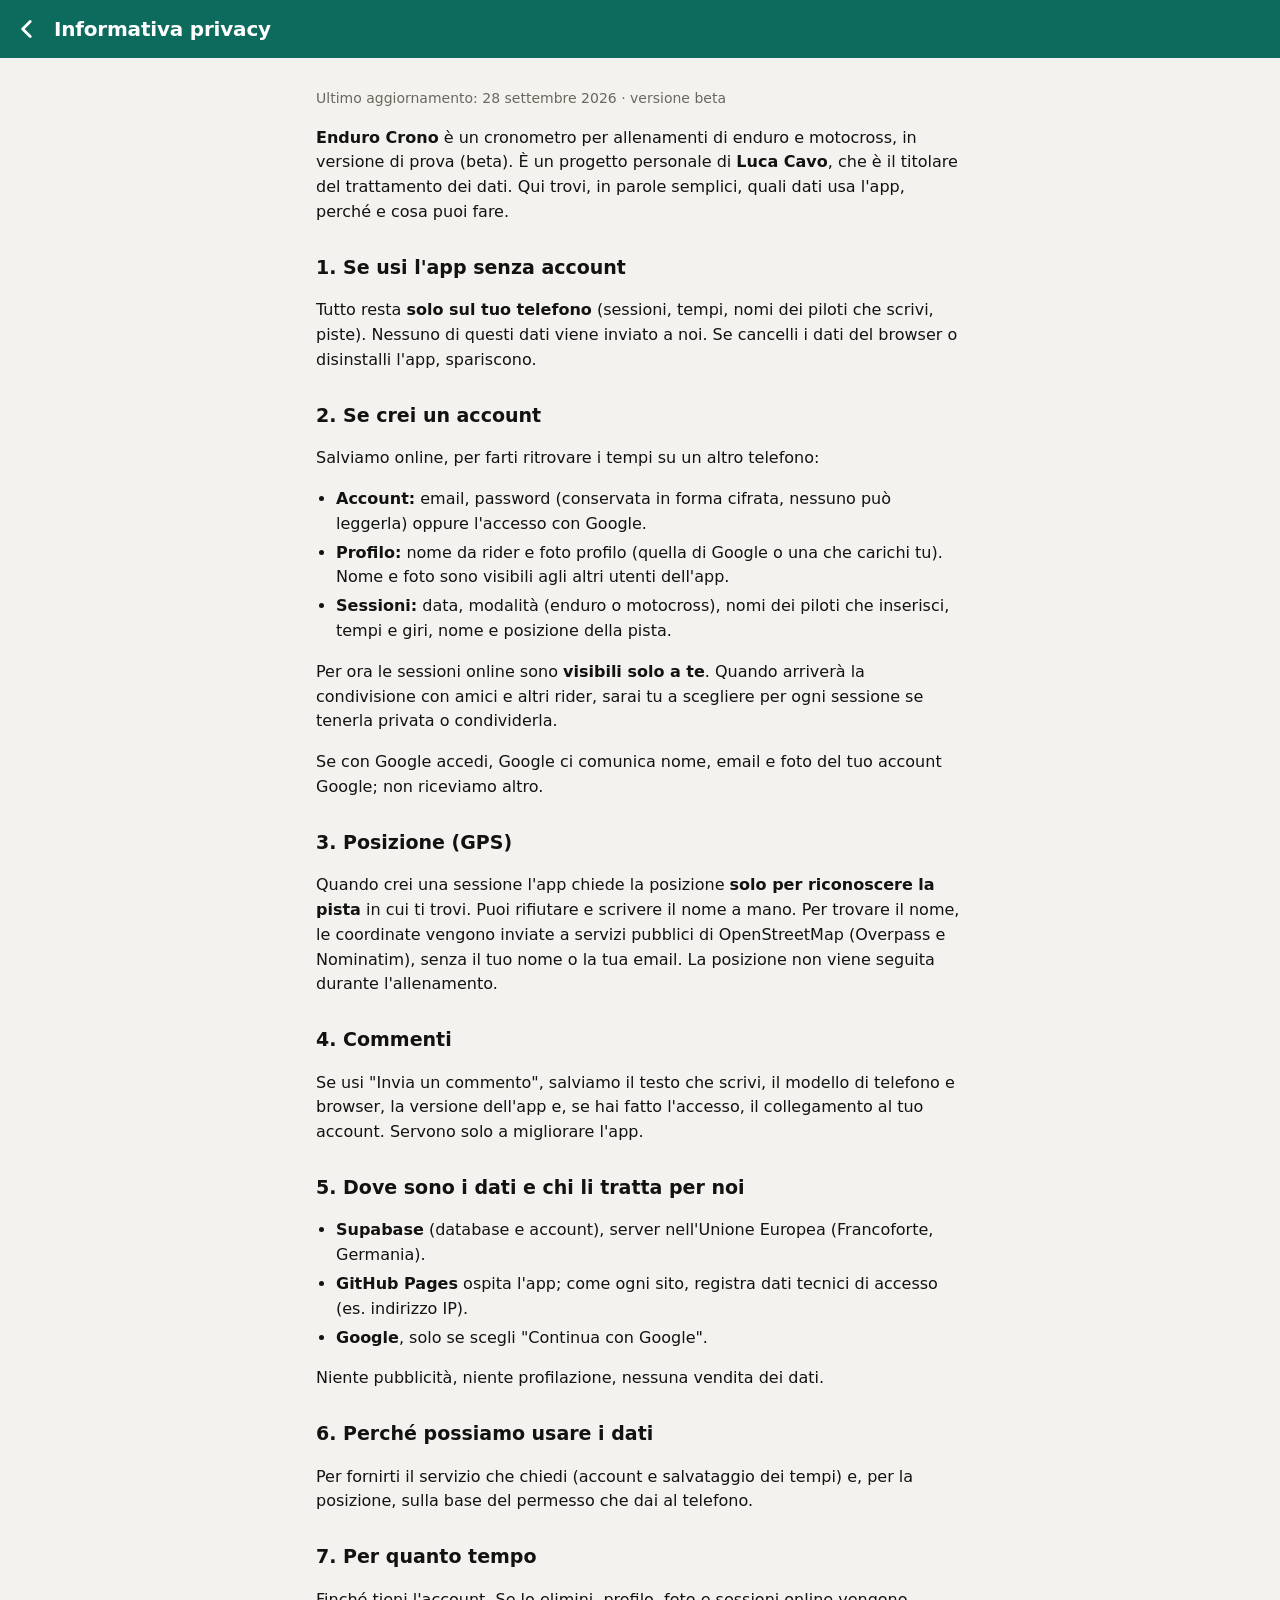
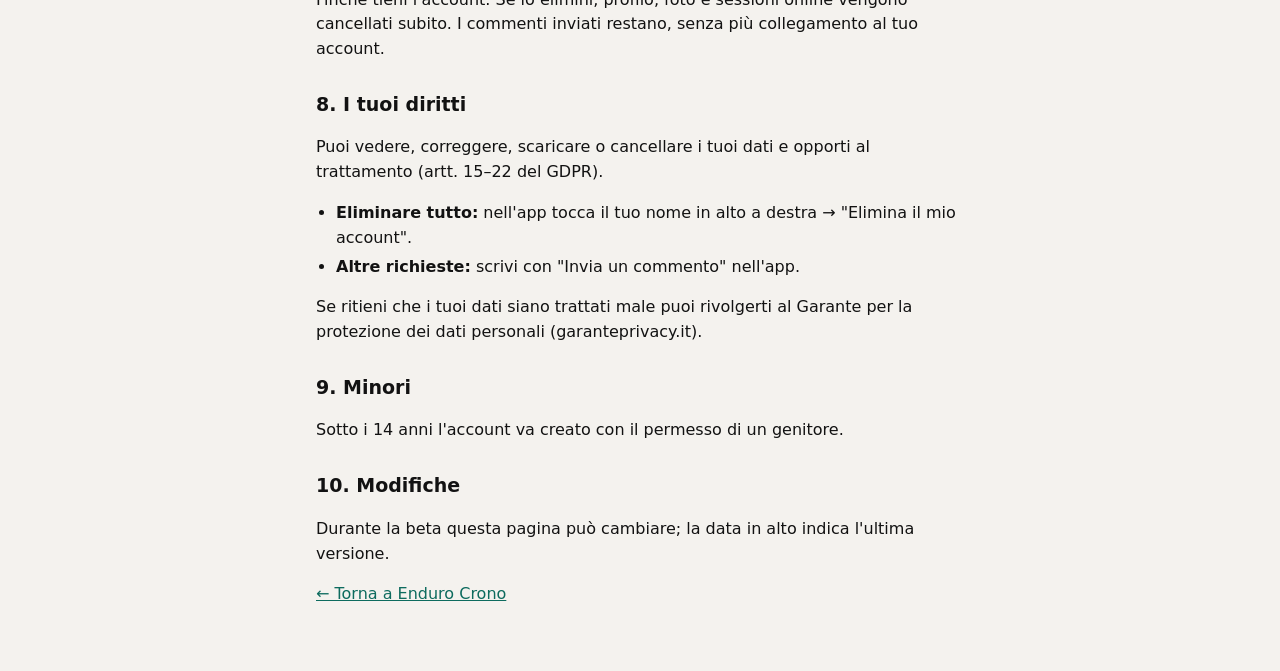
==== privacy.html @ 9ed60bda "Pacchetto beta: invia un commento (con coda offline), elimina account, informativa privacy; cache ec" ====
<!doctype html>
<html lang="it">
<head>
  <meta charset="utf-8">
  <meta name="viewport" content="width=device-width, initial-scale=1, viewport-fit=cover">
  <meta name="theme-color" content="#0d6b5e">
  <title>Informativa privacy · Enduro Crono</title>
  <link rel="icon" href="icons/icon-192.png">
  <link rel="stylesheet" href="style.css">
  <style>
    .doc { max-width: 680px; margin: 0 auto; padding: 16px 16px 48px; line-height: 1.55; }
    .doc h2 { font-size: 19px; margin: 28px 0 8px; }
    .doc p, .doc li { font-size: 16px; }
    .doc ul { padding-left: 20px; }
    .doc li { margin: 4px 0; }
    .doc .upd { color: var(--muted); font-size: 14px; }
    .doc a { color: var(--accent); text-decoration: underline; }
    .topbar a { color: inherit; }
  </style>
</head>
<body>
  <header class="topbar">
    <a class="icon-btn" href="./" aria-label="Torna all'app">
      <svg viewBox="0 0 24 24" width="26" height="26"><path d="M15 5l-7 7 7 7" fill="none" stroke="currentColor" stroke-width="2.6" stroke-linecap="round" stroke-linejoin="round"/></svg>
    </a>
    <div class="title-wrap"><div class="title-row"><h1>Informativa privacy</h1></div></div>
  </header>

  <main class="doc">
    <p class="upd">Ultimo aggiornamento: 28 settembre 2026 · versione beta</p>

    <p><strong>Enduro Crono</strong> è un cronometro per allenamenti di enduro e motocross, in versione di prova (beta).
      È un progetto personale di <strong>Luca Cavo</strong>, che è il titolare del trattamento dei dati.
      Qui trovi, in parole semplici, quali dati usa l'app, perché e cosa puoi fare.</p>

    <h2>1. Se usi l'app senza account</h2>
    <p>Tutto resta <strong>solo sul tuo telefono</strong> (sessioni, tempi, nomi dei piloti che scrivi, piste).
      Nessuno di questi dati viene inviato a noi. Se cancelli i dati del browser o disinstalli l'app, spariscono.</p>

    <h2>2. Se crei un account</h2>
    <p>Salviamo online, per farti ritrovare i tempi su un altro telefono:</p>
    <ul>
      <li><strong>Account:</strong> email, password (conservata in forma cifrata, nessuno può leggerla) oppure l'accesso con Google.</li>
      <li><strong>Profilo:</strong> nome da rider e foto profilo (quella di Google o una che carichi tu). Nome e foto sono visibili agli altri utenti dell'app.</li>
      <li><strong>Sessioni:</strong> data, modalità (enduro o motocross), nomi dei piloti che inserisci, tempi e giri, nome e posizione della pista.</li>
    </ul>
    <p>Per ora le sessioni online sono <strong>visibili solo a te</strong>. Quando arriverà la condivisione con amici e altri rider,
      sarai tu a scegliere per ogni sessione se tenerla privata o condividerla.</p>
    <p>Se con Google accedi, Google ci comunica nome, email e foto del tuo account Google; non riceviamo altro.</p>

    <h2>3. Posizione (GPS)</h2>
    <p>Quando crei una sessione l'app chiede la posizione <strong>solo per riconoscere la pista</strong> in cui ti trovi.
      Puoi rifiutare e scrivere il nome a mano. Per trovare il nome, le coordinate vengono inviate a servizi pubblici di
      OpenStreetMap (Overpass e Nominatim), senza il tuo nome o la tua email. La posizione non viene seguita durante l'allenamento.</p>

    <h2>4. Commenti</h2>
    <p>Se usi "Invia un commento", salviamo il testo che scrivi, il modello di telefono e browser, la versione dell'app e,
      se hai fatto l'accesso, il collegamento al tuo account. Servono solo a migliorare l'app.</p>

    <h2>5. Dove sono i dati e chi li tratta per noi</h2>
    <ul>
      <li><strong>Supabase</strong> (database e account), server nell'Unione Europea (Francoforte, Germania).</li>
      <li><strong>GitHub Pages</strong> ospita l'app; come ogni sito, registra dati tecnici di accesso (es. indirizzo IP).</li>
      <li><strong>Google</strong>, solo se scegli "Continua con Google".</li>
    </ul>
    <p>Niente pubblicità, niente profilazione, nessuna vendita dei dati.</p>

    <h2>6. Perché possiamo usare i dati</h2>
    <p>Per fornirti il servizio che chiedi (account e salvataggio dei tempi) e, per la posizione, sulla base del permesso che dai al telefono.</p>

    <h2>7. Per quanto tempo</h2>
    <p>Finché tieni l'account. Se lo elimini, profilo, foto e sessioni online vengono cancellati subito.
      I commenti inviati restano, senza più collegamento al tuo account.</p>

    <h2>8. I tuoi diritti</h2>
    <p>Puoi vedere, correggere, scaricare o cancellare i tuoi dati e opporti al trattamento (artt. 15–22 del GDPR).</p>
    <ul>
      <li><strong>Eliminare tutto:</strong> nell'app tocca il tuo nome in alto a destra → "Elimina il mio account".</li>
      <li><strong>Altre richieste:</strong> scrivi con "Invia un commento" nell'app<span id="contact"></span>.</li>
    </ul>
    <p>Se ritieni che i tuoi dati siano trattati male puoi rivolgerti al Garante per la protezione dei dati personali (garanteprivacy.it).</p>

    <h2>9. Minori</h2>
    <p>Sotto i 14 anni l'account va creato con il permesso di un genitore.</p>

    <h2>10. Modifiche</h2>
    <p>Durante la beta questa pagina può cambiare; la data in alto indica l'ultima versione.</p>

    <p><a href="./">← Torna a Enduro Crono</a></p>
  </main>
  <script>
    // email di contatto dedicata: si imposta qui quando è pronta
    const CONTACT_EMAIL = '';
    if (CONTACT_EMAIL) document.getElementById('contact').innerHTML =
      ` oppure all'indirizzo <a href="mailto:${CONTACT_EMAIL}">${CONTACT_EMAIL}</a>`;
  </script>
</body>
</html>
---- style.css ----
:root {
  --bg: #f4f2ee;
  --card: #ffffff;
  --ink: #121212;
  --muted: #6b675f;
  --line: #e2ded6;
  --accent: #0d6b5e;   /* verde ottanio */
  --accent-ink: #ffffff;
  --go: #12a150;
  --go-ink: #ffffff;
  --stop: #d92d20;
  --stop-ink: #ffffff;
  --best-bg: #d9f5e3;
  --best-ink: #0b6b34;
  --worst-bg: #fde0dd;
  --worst-ink: #a3180e;
  --shadow: 0 1px 2px rgba(0,0,0,.06), 0 4px 14px rgba(0,0,0,.05);
  --radius: 16px;
  color-scheme: light dark;
}
@media (prefers-color-scheme: dark) {
  :root {
    --bg: #0f0f10;
    --card: #1b1b1d;
    --ink: #f3f1ec;
    --muted: #a09b92;
    --line: #2d2c2a;
    --best-bg: #0f3a22;
    --best-ink: #7ee2a4;
    --worst-bg: #45140f;
    --worst-ink: #ff9d92;
    --shadow: none;
  }
}

* { box-sizing: border-box; -webkit-tap-highlight-color: transparent; }
html, body { margin: 0; background: var(--bg); color: var(--ink); }
body {
  font-family: system-ui, -apple-system, "Segoe UI", Roboto, sans-serif;
  font-size: 16px;
  line-height: 1.4;
  min-height: 100vh;
  padding-bottom: env(safe-area-inset-bottom);
  overscroll-behavior-y: contain;
}
button, input { font: inherit; color: inherit; }
button { cursor: pointer; }
a { color: inherit; text-decoration: none; }

.topbar {
  position: sticky; top: 0; z-index: 10;
  display: flex; align-items: center; gap: 8px;
  padding: calc(env(safe-area-inset-top) + 10px) 16px 10px;
  background: var(--accent); color: var(--accent-ink);
}
.title-wrap { flex: 1; min-width: 0; }
.topbar h1 { margin: 0; font-size: 20px; font-weight: 800; letter-spacing: -.01em; white-space: nowrap; overflow: hidden; text-overflow: ellipsis; }
.subtitle { font-size: 13px; opacity: .9; white-space: nowrap; overflow: hidden; text-overflow: ellipsis; }
.beta { font-size: 11px; font-weight: 800; letter-spacing: .08em; border: 1.5px solid currentColor; border-radius: 6px; padding: 2px 6px; }
.icon-btn { background: none; border: 0; padding: 6px; margin-left: -8px; color: inherit; display: grid; place-items: center; }

main { max-width: 640px; margin: 0 auto; padding: 16px; }

.card {
  display: block;
  background: var(--card); border-radius: var(--radius); box-shadow: var(--shadow);
  border: 1px solid var(--line);
  padding: 14px 16px; margin-bottom: 12px;
}
.section { font-size: 14px; text-transform: uppercase; letter-spacing: .06em; color: var(--muted); margin: 24px 4px 10px; }
.muted { color: var(--muted); }
.small { font-size: 13px; }
.footnote { text-align: center; color: var(--muted); font-size: 12px; margin-top: 28px; }
.empty { text-align: center; padding: 32px 12px; }

.btn {
  border: 0; border-radius: 12px; padding: 12px 16px; font-weight: 700;
  background: var(--line); min-height: 48px;
}
.btn.primary { background: var(--accent); color: var(--accent-ink); }
.btn.danger { background: var(--stop); color: var(--stop-ink); }
.btn.ghost { background: transparent; border: 1.5px solid var(--line); }
.btn.big { width: 100%; font-size: 19px; min-height: 60px; margin: 8px 0; }
.btn:active { transform: scale(.98); }
.link { background: none; border: 0; color: var(--muted); text-decoration: underline; font-size: 13px; padding: 8px 0 0; display: block; margin: 0 auto; }

.row { display: flex; }
.col { display: flex; flex-direction: column; }
.gap { gap: 10px; }
.row.gap > .btn { flex: 1; }
.row .input { flex: 1; }

.label { display: block; font-weight: 700; margin: 18px 2px 6px; }
.input {
  width: 100%; min-height: 50px; padding: 12px 14px; border-radius: 12px;
  border: 1.5px solid var(--line); background: var(--card); font-size: 17px;
}
.input:focus { outline: none; border-color: var(--accent); }
.gps { margin: 8px 2px 0; }

.chips { display: flex; flex-wrap: wrap; gap: 8px; margin: 10px 0; }
.chip {
  display: inline-flex; align-items: center; gap: 6px;
  background: var(--card); border: 1.5px solid var(--line); border-radius: 999px;
  padding: 7px 8px 7px 14px; font-weight: 600;
}
.chip button { border: 0; background: var(--line); border-radius: 50%; width: 26px; height: 26px; font-size: 17px; line-height: 1; }
.chip.add { padding: 7px 14px; color: var(--muted); }

.session-top { display: flex; justify-content: space-between; align-items: center; gap: 8px; font-size: 17px; }
.pill { font-size: 11px; font-weight: 800; letter-spacing: .06em; padding: 3px 8px; border-radius: 999px; }
.pill.live { background: var(--stop); color: #fff; }

.tabs { display: flex; background: var(--line); border-radius: 12px; padding: 4px; margin-bottom: 14px; }
.tab { flex: 1; text-align: center; padding: 10px; border-radius: 9px; font-weight: 700; color: var(--muted); }
.tab.on { background: var(--card); color: var(--ink); box-shadow: var(--shadow); }

/* scheda pilota (compatta: tanti piloti senza scorrere) */
.rider { padding: 10px 10px 10px 14px; margin-bottom: 8px; }
.rider.running { border-color: var(--go); box-shadow: 0 0 0 2px var(--go) inset, var(--shadow); }
.rider-row { display: flex; align-items: center; gap: 8px; }
.rider-info { flex: 1; min-width: 0; }
.rider-name {
  background: none; border: 0; padding: 0; font-size: 17px; font-weight: 800; text-align: left;
  max-width: 100%; white-space: nowrap; overflow: hidden; text-overflow: ellipsis; display: block;
}
.clock {
  font-variant-numeric: tabular-nums; font-feature-settings: "tnum";
  font-size: 30px; font-weight: 800; letter-spacing: -.02em; line-height: 1.1;
}
.rider:not(.running) .clock { color: var(--muted); }
.rider-sum { font-size: 12px; color: var(--muted); white-space: nowrap; overflow: hidden; text-overflow: ellipsis; font-variant-numeric: tabular-nums; }
.best-txt { color: var(--best-ink); font-weight: 800; }
.go {
  flex: none; width: 118px; height: 72px; border: 0; border-radius: 14px;
  font-size: 21px; font-weight: 900; letter-spacing: .06em;
  touch-action: manipulation; user-select: none; -webkit-user-select: none;
}
.go.start { background: var(--go); color: var(--go-ink); }
.go.stop { background: var(--stop); color: var(--stop-ink); }
.go:active { filter: brightness(.9); }
.abort {
  flex: none; width: 40px; height: 40px; border-radius: 10px;
  border: 1.5px solid var(--line); background: var(--card); color: var(--muted);
  font-size: 18px; font-weight: 800; display: grid; place-items: center;
}

.runs { display: flex; gap: 6px; overflow-x: auto; margin-top: 8px; padding-bottom: 2px; scrollbar-width: none; }
.runs::-webkit-scrollbar { display: none; }
.run {
  flex: none; border: 1.5px solid var(--line); background: transparent; border-radius: 8px;
  padding: 4px 8px; font-size: 14px; font-weight: 700; font-variant-numeric: tabular-nums;
}
.run-n { font-size: 11px; color: var(--muted); margin-right: 5px; }
.run.best { background: var(--best-bg); border-color: transparent; color: var(--best-ink); }
.run.worst { background: var(--worst-bg); border-color: transparent; color: var(--worst-ink); }
.run.best .run-n, .run.worst .run-n { color: inherit; opacity: .75; }

.session-actions { display: flex; gap: 8px; margin-top: 8px; }
.session-actions .btn { flex: 1; font-size: 15px; padding: 10px 8px; }

/* classifica */
.rank-row { display: flex; align-items: center; gap: 12px; }
.rank-main { flex: 1; min-width: 0; }
.rank-time { text-align: right; font-variant-numeric: tabular-nums; font-size: 18px; }
.pos { width: 34px; height: 34px; border-radius: 50%; display: grid; place-items: center; font-weight: 900; background: var(--line); flex: none; }
.pos.p1 { background: #f5c518; color: #3a2d00; }
.pos.p2 { background: #c9ccd1; color: #26292d; }
.pos.p3 { background: #d99a5b; color: #3b2208; }

/* modale */
.modal { position: fixed; inset: 0; background: rgba(0,0,0,.45); z-index: 50; display: flex; align-items: flex-end; justify-content: center; }
.modal[hidden] { display: none; }
.sheet {
  background: var(--card); width: 100%; max-width: 640px;
  border-radius: 20px 20px 0 0; padding: 20px 16px calc(20px + env(safe-area-inset-bottom));
  max-height: 90vh; overflow: auto;
}
.sheet h3 { margin: 0 0 10px; font-size: 20px; }
.sheet .col, .sheet .row { margin-top: 16px; }
.modal-text { font-size: 17px; margin: 4px 0 8px; }
.big-time { font-size: 40px; font-weight: 800; font-variant-numeric: tabular-nums; margin: 4px 0; }

.toast {
  position: fixed; left: 12px; right: 12px; top: calc(env(safe-area-inset-top) + 64px); z-index: 60;
  max-width: 616px; margin: 0 auto;
  background: #1d1d1f; color: #fff; border-radius: 12px; padding: 12px 14px;
  display: flex; align-items: center; justify-content: space-between; gap: 12px;
  box-shadow: 0 6px 24px rgba(0,0,0,.25); font-weight: 600;
}
.toast[hidden] { display: none; }
.toast-action { background: none; border: 0; color: #5fd0dc; font-weight: 800; padding: 6px 4px; white-space: nowrap; }

/* riconoscimento pista */
.place-card { display: flex; flex-direction: column; gap: 10px; }
.place-card .gps { margin: 0; font-size: 15px; color: var(--ink); }
.place-card .input { font-weight: 700; }
.spinner {
  display: inline-block; width: 14px; height: 14px; vertical-align: -2px; margin-right: 4px;
  border: 2.5px solid var(--line); border-top-color: var(--accent); border-radius: 50%;
  animation: spin .8s linear infinite;
}
@keyframes spin { to { transform: rotate(360deg); } }

/* modalità e impostazioni motocross */
.mode-tabs .tab { border: 0; background: transparent; font: inherit; font-weight: 700; }
.mode-tabs .tab.on { background: var(--card); }
.mx-settings { display: flex; flex-direction: column; gap: 12px; }
.mx-settings[hidden] { display: none; }
.stepper-row, .switch-row { display: flex; align-items: center; justify-content: space-between; gap: 12px; }
.stepper-label { font-weight: 700; }
.stepper { display: flex; align-items: center; gap: 4px; }
.stepper button { width: 44px; height: 44px; border-radius: 10px; border: 1.5px solid var(--line); background: var(--bg); font-size: 22px; font-weight: 800; }
.stepper output { min-width: 70px; text-align: center; font-weight: 800; font-size: 18px; font-variant-numeric: tabular-nums; }
.switch-row input { width: 26px; height: 26px; accent-color: var(--accent); flex: none; }
.mode-tag { background: var(--ink); color: var(--card); font-size: 11px; font-weight: 900; padding: 2px 6px; border-radius: 5px; vertical-align: 2px; }

/* scheda motocross */
.mx-info { margin: -4px 4px 10px; }
.mx-status { font-size: 13px; font-weight: 700; color: var(--muted); font-variant-numeric: tabular-nums; white-space: nowrap; overflow: hidden; text-overflow: ellipsis; }
.mx-status.board { color: #b25e00; }
.mx-status.last { color: #fff; background: var(--stop); display: inline-block; padding: 1px 8px; border-radius: 6px; }
.mx-status.done { color: var(--best-ink); }
.go.lap { background: #1f5fbf; color: #fff; font-size: 24px; }
.go.finished { background: var(--line); color: var(--muted); font-size: 16px; }
.go.start { font-size: 19px; }
.rider.lastlap { border-color: var(--stop); box-shadow: 0 0 0 2px var(--stop) inset, var(--shadow); }

/* analisi */
.rider-h { margin: 0 0 8px; font-size: 18px; }
.chart { margin-bottom: 10px; }
.chart-wrap { position: relative; }
.chart svg { width: 100%; height: auto; display: block; touch-action: pan-y; }
.chart .grid { stroke: var(--line); stroke-width: 1; }
.chart .axis { fill: var(--muted); font-size: 10px; font-variant-numeric: tabular-nums; }
.chart .dlabel { fill: var(--ink); font-size: 10px; font-weight: 700; }
.chart .pt { stroke: var(--card); stroke-width: 2; }
.chart .xhair { stroke: var(--muted); stroke-width: 1; stroke-dasharray: 3 3; }
.chart-cap { margin-top: 4px; }
.legend { display: flex; flex-wrap: wrap; gap: 12px; font-size: 12px; margin-bottom: 4px; color: var(--muted); }
.legend i, .tip i { display: inline-block; width: 10px; height: 10px; border-radius: 3px; margin-right: 5px; vertical-align: -1px; }
.tip {
  position: absolute; top: 0; background: var(--ink); color: var(--card); border-radius: 8px;
  padding: 6px 9px; font-size: 12px; pointer-events: none; white-space: nowrap; font-variant-numeric: tabular-nums;
}
.tip[hidden] { display: none; }
.tip-h { font-weight: 800; margin-bottom: 2px; }
.table-wrap { overflow-x: auto; }
.mx-table { width: 100%; border-collapse: collapse; font-size: 13px; font-variant-numeric: tabular-nums; }
.mx-table th { text-align: left; color: var(--muted); font-weight: 700; padding: 6px 6px 6px 0; border-bottom: 1px solid var(--line); }
.mx-table td { padding: 6px 6px 6px 0; border-bottom: 1px solid var(--line); white-space: nowrap; }
.mx-table .worse { color: var(--worst-ink); font-weight: 700; }
.mx-table .better { color: var(--best-ink); font-weight: 700; }

[hidden] { display: none !important; }
.sub-tabs { margin-bottom: 0; }
.sub-tabs .tab { border: 0; background: transparent; font: inherit; font-weight: 700; font-size: 15px; }
.sub-tabs .tab.on { background: var(--card); color: var(--ink); }
.mx-status.goal { color: var(--best-ink); }
.chart .axis-title { fill: var(--muted); font-size: 11px; font-weight: 700; }
.session-card { -webkit-touch-callout: none; user-select: none; -webkit-user-select: none; transition: transform .15s; }
.session-card.pressing { transform: scale(.98); }
.center { text-align: center; }
@media (prefers-color-scheme: dark) {
  :root { --accent: #10806f; }
  .mx-status.board { color: #f0a54a; }
}

/* account e sincronizzazione */
.account-card { display: flex; align-items: center; gap: 12px; width: 100%; text-align: left; margin-top: 24px; font: inherit; color: inherit; }
.acc-icon { flex: none; width: 40px; height: 40px; border-radius: 50%; display: grid; place-items: center; font-size: 20px; background: var(--line); color: var(--muted); }
.acc-icon.on { background: var(--accent); color: var(--accent-ink); }
.acc-text { display: flex; flex-direction: column; min-width: 0; }
.acc-text strong { white-space: nowrap; overflow: hidden; text-overflow: ellipsis; }
.form-err { color: var(--worst-ink); font-weight: 700; font-size: 14px; margin: 8px 2px 0; }
.code-input { font-size: 28px; font-weight: 800; letter-spacing: .3em; text-align: center; font-variant-numeric: tabular-nums; margin-top: 12px; }
.btn:disabled { opacity: .6; }

/* benvenuto e accesso */
.welcome { text-align: center; padding: 12px 4px 24px; }
.welcome-icon { width: 88px; height: 88px; border-radius: 22px; margin: 8px auto 4px; display: block; }
.welcome h2 { font-size: 24px; margin: 12px 0 6px; }
.welcome .col { margin: 22px 0 6px; }
.welcome .link { font-size: 16px; font-weight: 700; color: var(--ink); padding: 14px 0 4px; }
.google-btn { display: flex; align-items: center; justify-content: center; gap: 12px; width: 100%;
  background: #fff; color: #1f1f1f; border: 1.5px solid #dadce0; font-size: 17px; }
.or { display: flex; align-items: center; gap: 10px; color: var(--muted); font-size: 13px; margin: 18px 0 0; }
.or::before, .or::after { content: ""; flex: 1; border-top: 1px solid var(--line); }

/* barra in alto: BETA accanto al titolo, utente a destra */
.title-row { display: flex; align-items: center; gap: 8px; min-width: 0; }
.title-row h1 { min-width: 0; }
.title-row .beta { flex: none; }
.user-btn { flex: none; display: flex; align-items: center; gap: 8px; max-width: 46%; border: 0; background: rgba(255,255,255,.14);
  color: inherit; border-radius: 999px; padding: 3px 12px 3px 3px; font-weight: 700; font-size: 14px; min-height: 36px; }
.user-btn.login { padding: 7px 14px; border: 1.5px solid rgba(255,255,255,.7); background: transparent; }
.user-name { white-space: nowrap; overflow: hidden; text-overflow: ellipsis; min-width: 0; }
body.in-session .user-btn:not(.login) { padding: 3px; }
body.in-session .user-name { display: none; }
body.in-session .user-btn.login { display: none; }
.avatar { position: relative; flex: none; display: grid; place-items: center; border-radius: 50%; overflow: hidden;
  color: #fff; font-weight: 800; letter-spacing: .02em; box-shadow: 0 0 0 2px rgba(255,255,255,.85); }
.avatar img { position: absolute; inset: 0; width: 100%; height: 100%; object-fit: cover; }
.avatar.big { box-shadow: 0 0 0 3px var(--line); font-size: 32px; }

/* home: riquadro account in fondo alla pagina */
.home { display: flex; flex-direction: column; min-height: calc(100vh - 110px - env(safe-area-inset-top)); }
.home-bottom { margin-top: auto; padding-top: 24px; }
.home-bottom .footnote { margin-top: 12px; }
.account-card { margin-top: 0; padding: 16px; align-items: flex-start; }
.account-card .acc-icon { width: 46px; height: 46px; font-size: 22px; }
.account-card .acc-text strong { white-space: normal; overflow: visible; font-size: 18px; line-height: 1.25; }
.acc-sub { display: block; margin-top: 4px; font-size: 15px; line-height: 1.35; color: var(--muted); }

/* accesso e profilo */
.google-box { display: flex; flex-direction: column; align-items: stretch; margin-top: 8px; }
.gis-slot { display: flex; justify-content: center; min-height: 44px; }
.profile-head { display: flex; align-items: center; gap: 16px; margin: 4px 0 16px; }
.profile-id { display: flex; flex-direction: column; min-width: 0; }
.profile-id strong { font-size: 22px; overflow: hidden; text-overflow: ellipsis; }
.profile-sec { margin: 22px 0 4px; font-size: 15px; }
.sheet .link { display: block; }

/* commenti, privacy, elimina account */
.textarea { min-height: 120px; resize: vertical; font-size: 16px; line-height: 1.4; margin-top: 8px; }
.feedback-link { text-align: center; font-size: 14px; padding: 12px 0 0; margin: 0 auto; }
.danger-link { color: var(--worst-ink); margin-top: 10px; }
.inline-link { text-decoration: underline; color: inherit; }
.sheet a.link { text-align: center; }
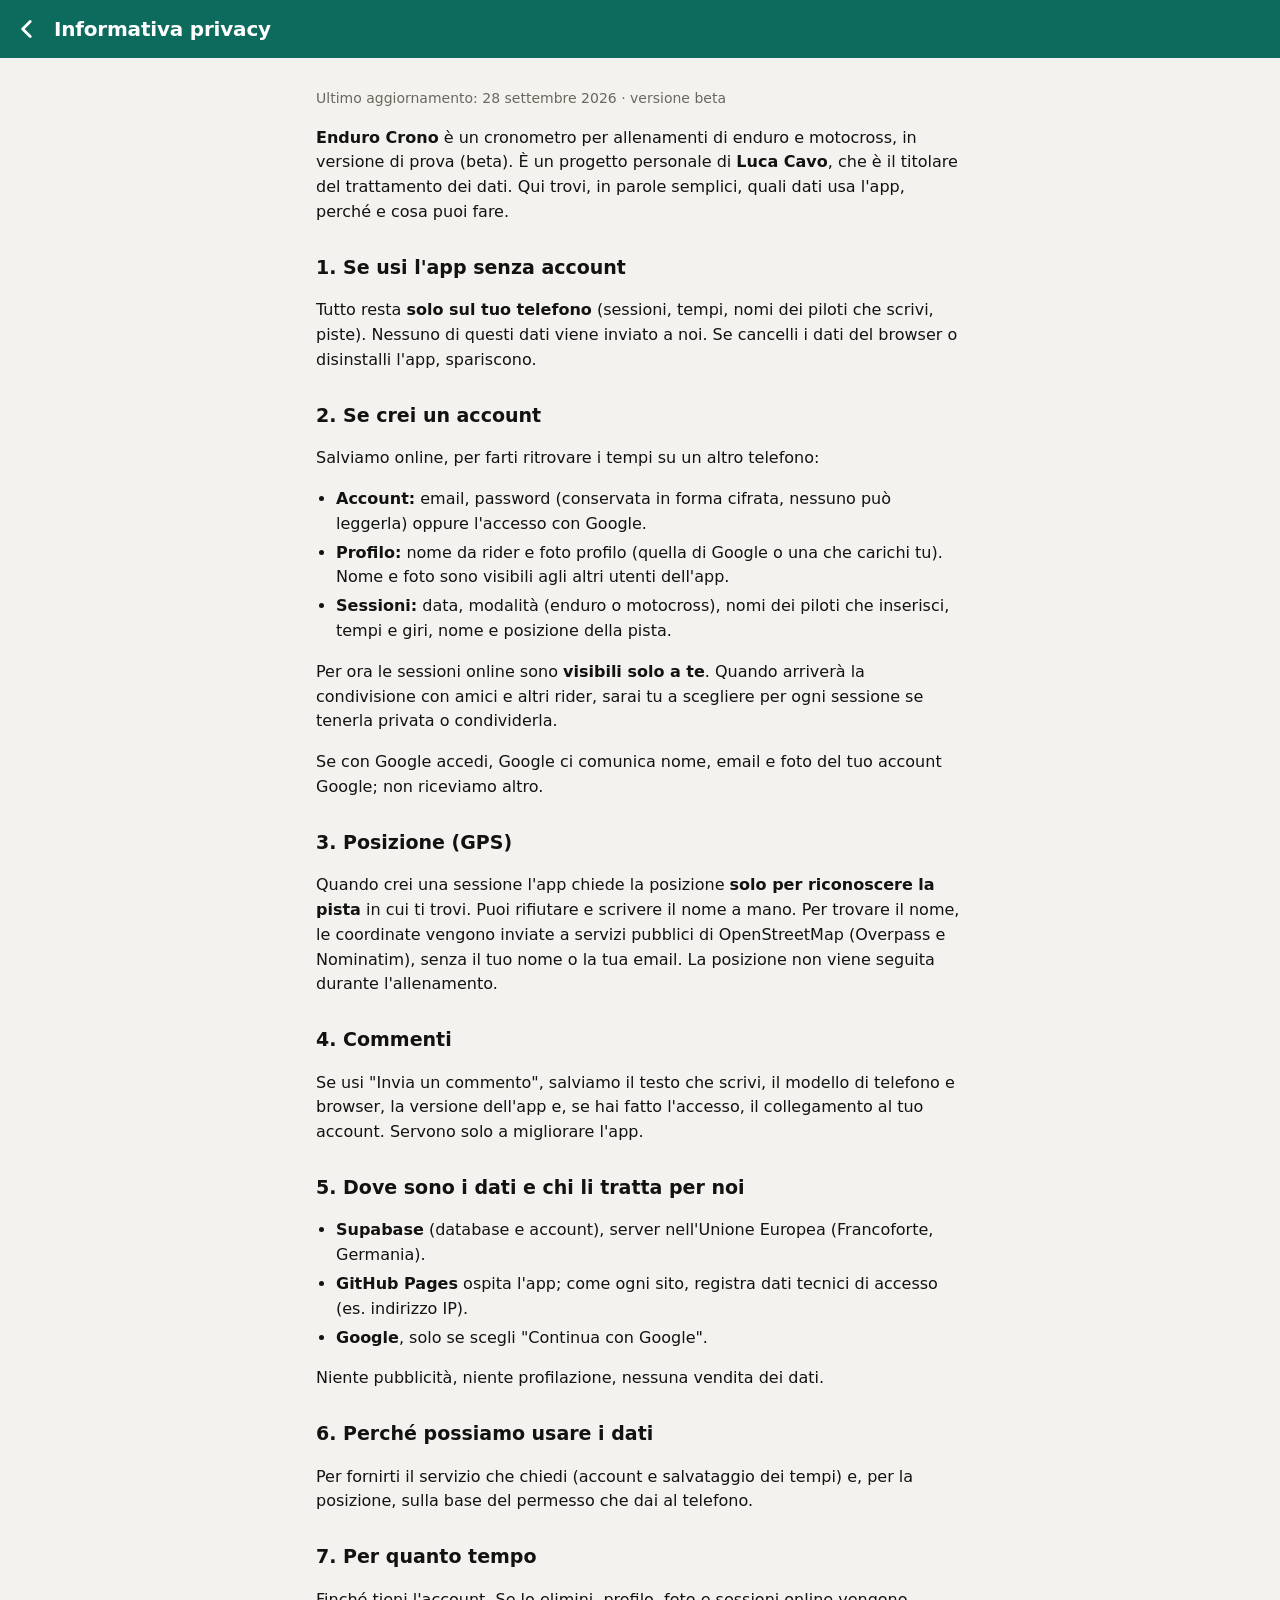
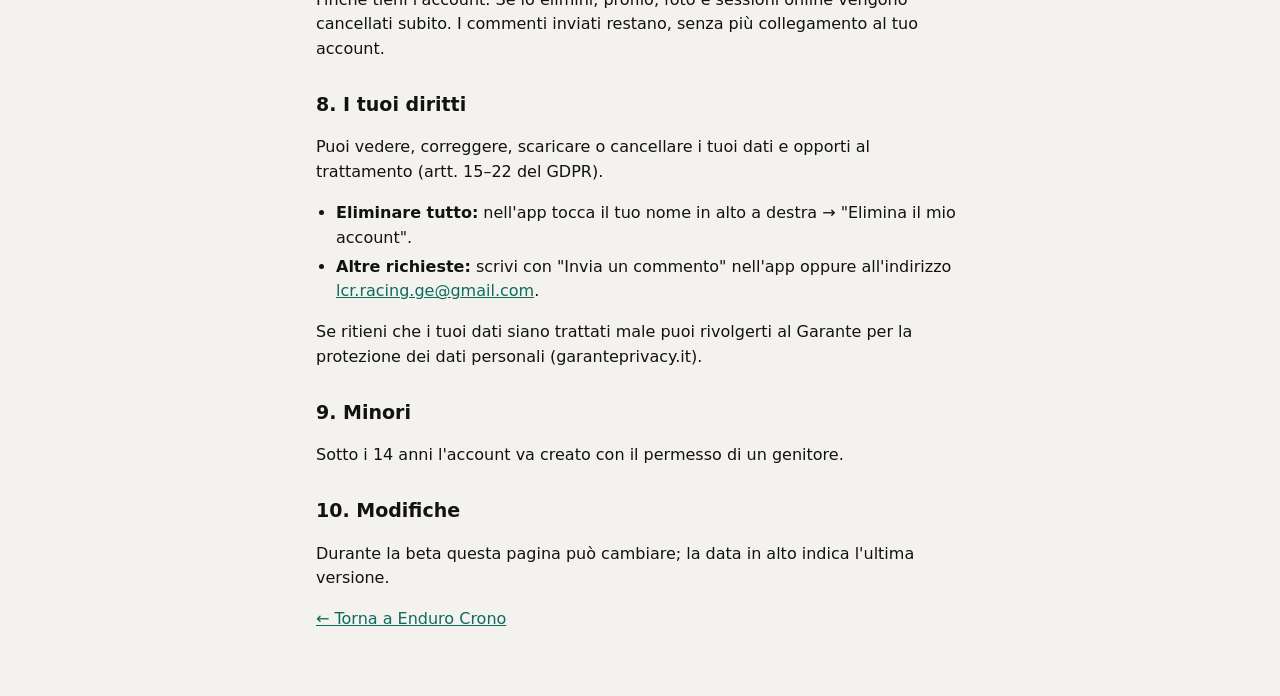
==== commit afe9b165: "Privacy: email di contatto dedicata; cache ec-v14 Co-Authored-By: Claude Opus 5.5 <noreply@anthropic" ====
--- a/privacy.html
+++ b/privacy.html
@@ -90,7 +90,7 @@
   </main>
   <script>
     // email di contatto dedicata: si imposta qui quando è pronta
-    const CONTACT_EMAIL = '';
+    const CONTACT_EMAIL = 'lcr.racing.ge@gmail.com';
     if (CONTACT_EMAIL) document.getElementById('contact').innerHTML =
       ` oppure all'indirizzo <a href="mailto:${CONTACT_EMAIL}">${CONTACT_EMAIL}</a>`;
   </script>
